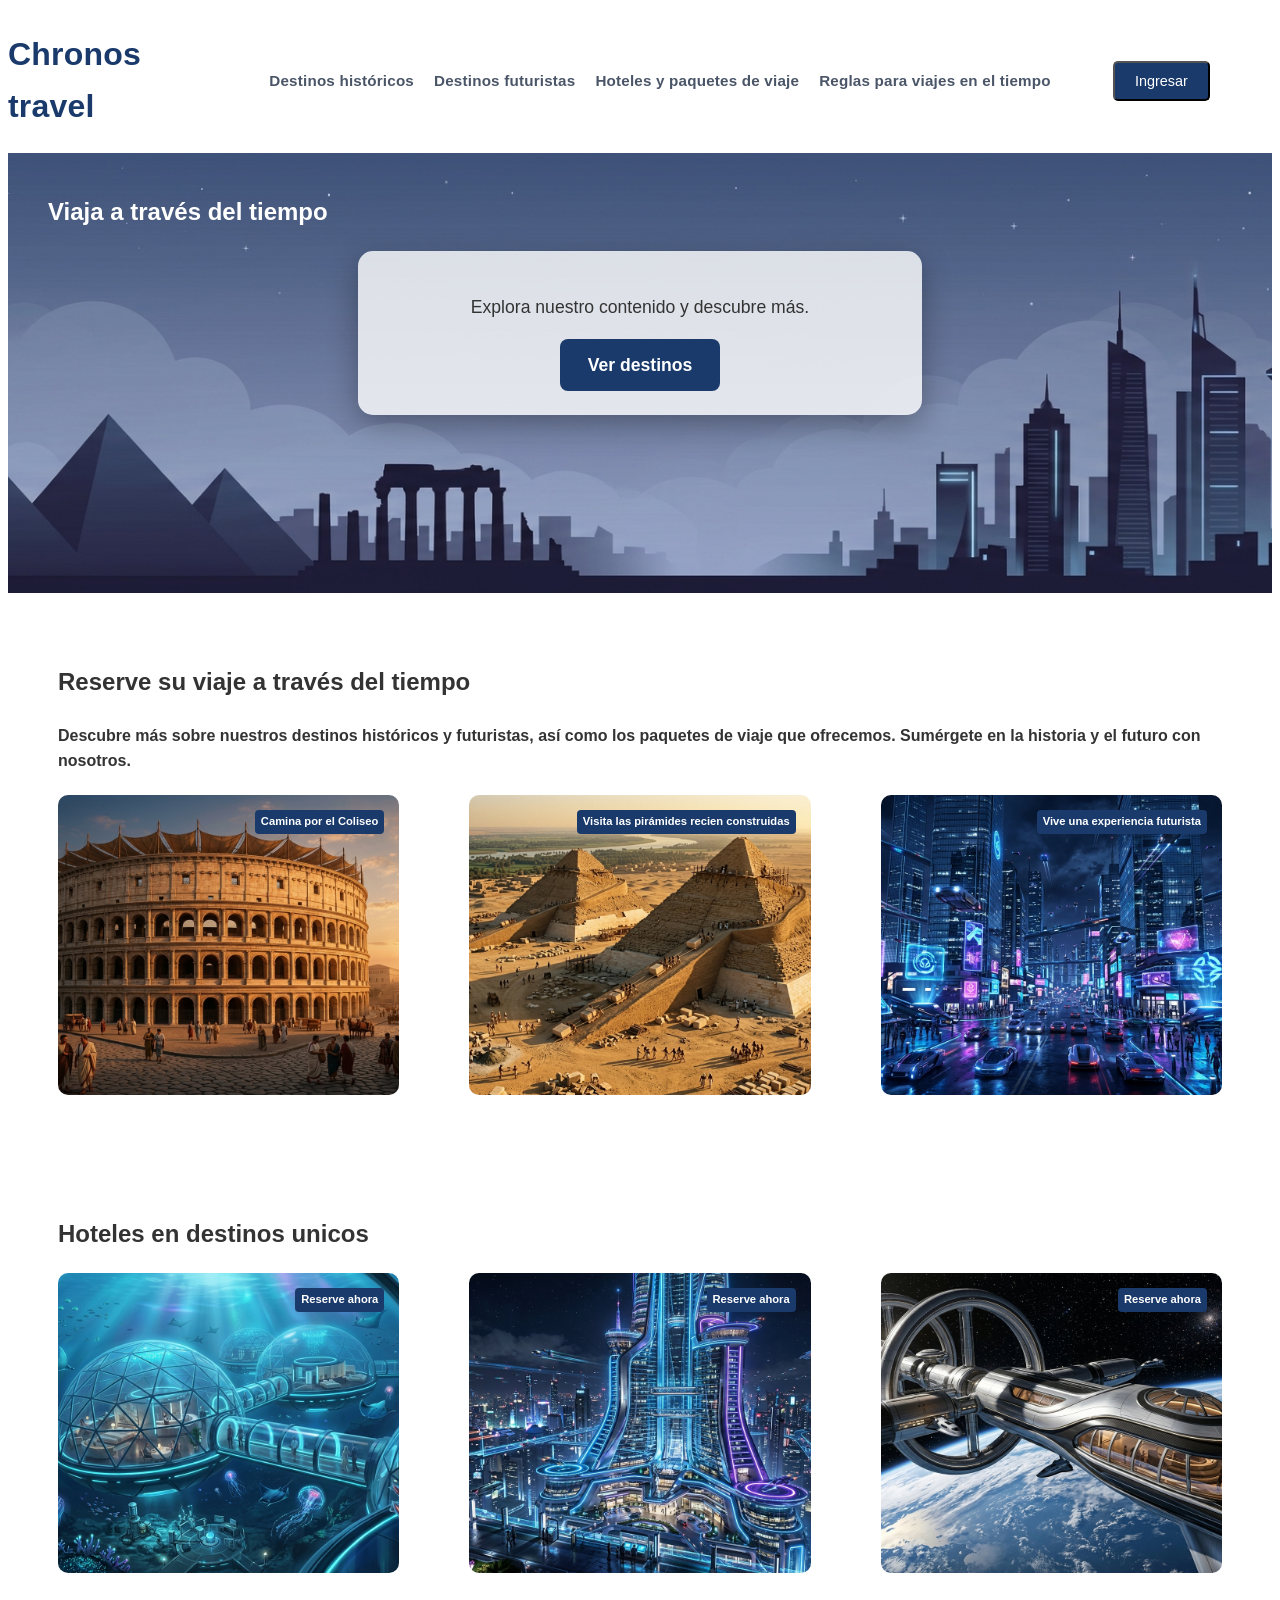
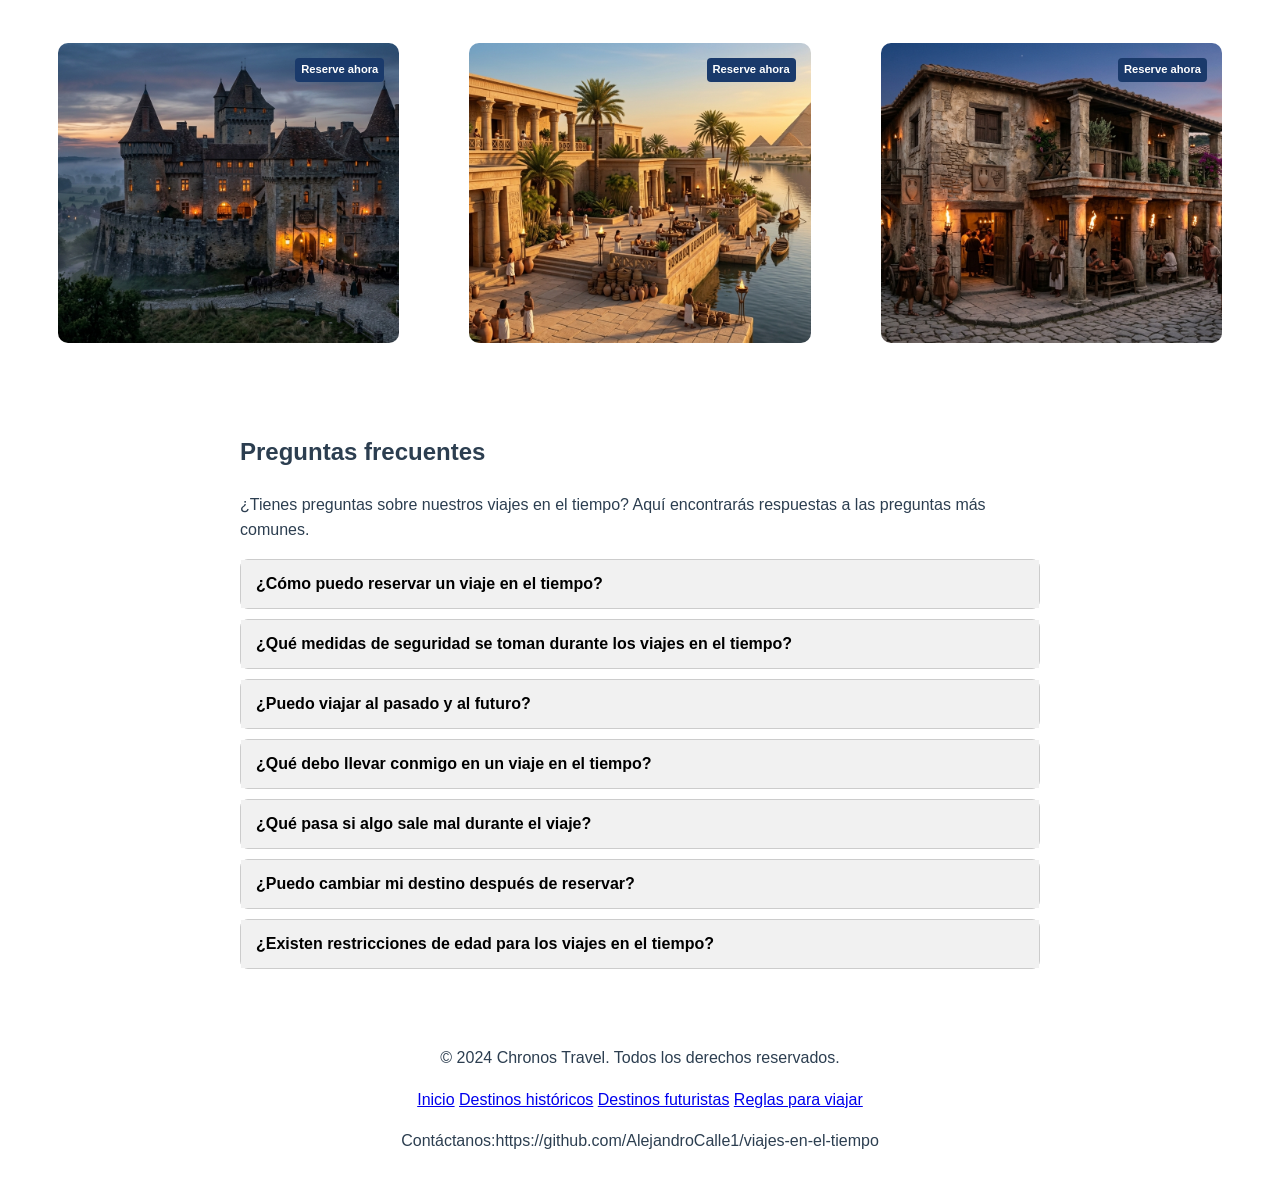
==== index.html @ 24177de7 "creacion de carpetas" ====
<!DOCTYPE html>
<html lang="es">
<head>
    <meta charset="UTF-8">
    <meta name="viewport" content="width=device-width, initial-scale=1.0">
    <title>Viajes en el tiempo</title>
    <link rel="stylesheet" href="css/estilos.css">  <!-- Le dice al navegador: "descarga este archivo en segundo plano, pero no lo ejecutes todavía — espera a que todo el HTML termine de cargar primero, y ejecútalo justo después". -->
    <script src = "js/acordeon.js"  defer></script>  
</head>
<body>

    <header>
        <h1><a href="index.html" class="titulo-link">Chronos travel</a></h1>

        <nav> <!-- Barra de menu -->
            <ul> <!-- UL lista desordenada, LI crea cada item -->
                <li><a href="destinos_historicos.html">Destinos históricos</a></li>
                <li><a href="destinos_futuristas.html">Destinos futuristas</a></li>
                <li><a href="hoteles_paquetes_viajes.html"> Hoteles y paquetes de viaje</a></li>
                <li><a href="reglas_viajes.html">Reglas para viajes en el tiempo</a></li>
            </ul>
        </nav>

        <form action="login.html" style="margin: 0;">
            <button type="submit" class="btn-ingresar">Ingresar</button>
        </form>
    </header>

    
    <main>  <!-- sección principal -->
        
        <section class="hero">     <!-- sección hero con imagen de fondo y texto centrado, nombrar la seccion grande y destacada -->
            <h1>Viaja a través del tiempo</h1>

            <div class="buscador-flotante">
                <p>Explora nuestro contenido y descubre más.</p>
                <a href="hoteles_paquetes_viajes.html" class="btn-explorar">Ver destinos</a>
            </div>
    
        </section>

        <section class="destinos_turisticos"> <!-- sección de contenido, sección de información -->
            <h2>Reserve su viaje a través del tiempo</h1>
            <h4>Descubre más sobre nuestros destinos históricos y futuristas, así como los paquetes de viaje que ofrecemos. Sumérgete en la historia y el futuro con nosotros.</h4>

            <div class="grid-destinos"> <!-- contenedor de la cuadrícula de destinos -->

                <a href="destinos_historicos.html" class="tarjeta-destino"> <!-- enlace a la página de destinos históricos -->
                    <img src="img/coliseo destino.jpg">
                    <span class="etiqueta">Camina por el Coliseo </span> <!-- etiqueta o texto parecido a  para el nombre del destino -->
                </a>

                <a href="destinos_historicos.html" class="tarjeta-destino"> <!-- enlace a la página de destinos históricos -->
                    <img src="img/piramide destino.jpg">
                    <span class="etiqueta">Visita las pirámides recien construidas</span> <!-- etiqueta para el nombre del destino -->
                </a>

                <a href="destinos_futuristicas.html" class="tarjeta-destino"> <!-- enlace a la página de destinos futuristas -->
                    <img src="img/ciudad futurista destino.jpg">
                    <span class="etiqueta">Vive una experiencia futurista</span> <!-- etiqueta o texto para el nombre del destino -->
                </a>

            </div>
        </section>

        <section class="hoteles_destinos"> <!-- sección de hoteles de viaje -->
            <h1>Hoteles en destinos unicos</h1>

            <div class="grid-hoteles"> <!-- contenedor de la cuadrícula de hoteles -->

                <a href="hoteles_paquetes_viajes.html" class="tarjeta-hotel"> <!-- enlace a la página de hoteles -->
                    <img src="img/hotel futurista bajo agua .jpg">
                    <span class="etiqueta">Reserve ahora</span> <!-- etiqueta para el nombre del hotel -->
                </a>

                <a href="hoteles_paquetes_viajes.html" class="tarjeta-hotel"> <!-- enlace a la página de hoteles -->
                    <img src="img/hotel futurista ciduad .jpg">
                    <span class="etiqueta">Reserve ahora</span> <!-- etiqueta para el nombre del hotel -->
                </a>

                <a href="hoteles_paquetes_viajes.html" class="tarjeta-hotel"> <!-- enlace a la página de hoteles -->
                    <img src="img/hoteles futuristas nave .jpg">
                    <span class="etiqueta">Reserve ahora</span> <!-- etiqueta para el nombre del hotel -->
                </a>

                <a href="hoteles_paquetes_viajes.html" class="tarjeta-hotel"> <!-- enlace a la página de hoteles -->
                    <img src="img/hotel medieval.jpg">
                    <span class="etiqueta">Reserve ahora</span> <!-- etiqueta para el nombre del hotel -->
                </a>

                <a href="hoteles_paquetes_viajes.html" class="tarjeta-hotel"> <!-- enlace a la página de hoteles -->
                    <img src="img/hotel piramides.jpg">
                    <span class="etiqueta">Reserve ahora</span> <!-- etiqueta para el nombre del hotel -->
                </a>

                <a href="hoteles_paquetes_viajes.html" class="tarjeta-hotel"> <!-- enlace a la página de hoteles -->
                    <img src="img/hotel romano.jpg">
                    <span class="etiqueta">Reserve ahora</span> <!-- etiqueta para el nombre del hotel -->
                </a>
            
            </div>
            
        </section>

        <!-- Secccion de preguntas frecuentes, utilizacion de javaScript "mostrar o ocultar info",FAQ DESPEGABLE ------------------------------------------>
        <section class="preguntas-frecuentes">
            <h1>Preguntas frecuentes</h1>
            <p>¿Tienes preguntas sobre nuestros viajes en el tiempo? Aquí encontrarás respuestas a las preguntas más comunes.</p>
            
            <div class="acordeon">

                <!-- Envolver cada cada pregunta-respuesta en su propio contenedor para que sea mas manejable el javaScript-->
                <div class="item-acordeon">
                    <button class="boton-acordeon">¿Cómo puedo reservar un viaje en el tiempo?</button>
                    <p>Para reservar un viaje en el tiempo, simplemente haga clic en el destino que le interesa y siga las instrucciones para completar su reserva.</p>
                </div>
                    
                <div class="item-acordeon">
                    <button class="boton-acordeon">¿Qué medidas de seguridad se toman durante los viajes en el tiempo?</button>
                    <p>Nuestros viajes en el tiempo están diseñados con la máxima seguridad en mente. Contamos con protocolos estrictos y tecnología avanzada para garantizar la seguridad de nuestros viajeros.</p>   
                </div>

                <div class="item-acordeon">
                    <button class="boton-acordeon">¿Puedo viajar al pasado y al futuro?</button>
                    <p>Sí, ofrecemos viajes tanto al pasado como al futuro. Puede elegir entre una variedad de destinos históricos y futuristas según sus preferencias.</p>
                </div>

                <div class="item-acordeon">
                    <button class="boton-acordeon">¿Qué debo llevar conmigo en un viaje en el tiempo?</button>
                    <p>Recomendamos llevar ropa y artículos apropiados para la época a la que viaja. También proporcionamos una lista de sugerencias antes de su viaje.</p>
                </div>

                <div class="item-acordeon">
                    <button class="boton-acordeon">¿Qué pasa si algo sale mal durante el viaje?</button>
                    <p>Contamos con un equipo de soporte disponible las 24 horas para asistirlo en caso de cualquier eventualidad. Su seguridad es nuestra prioridad.</p>
                </div>

                <div class="item-acordeon">
                    <button class="boton-acordeon">¿Puedo cambiar mi destino después de reservar?</button>
                    <p>Si desea cambiar su destino, póngase en contacto con nuestro equipo de atención al cliente. Haremos todo lo posible para acomodar su solicitud, sujeto a disponibilidad.</p>
                </div>

                <div class="item-acordeon">
                    <button class="boton-acordeon">¿Existen restricciones de edad para los viajes en el tiempo?</button>
                    <p>Sí, los viajeros deben tener al menos 18 años para reservar un viaje en el tiempo. Los menores de edad deben estar acompañados por un adulto responsable.</p>
                </div>     
            
            </div>
        </section>
            
    </main>

    <footer> 
        <p>&copy; 2024 Chronos Travel. Todos los derechos reservados.</p>  <!-- Pie de página con derechos de autor -->
        <nav class="footer-nav">
            <a href="index.html">Inicio</a>
            <a href="destinos_historicos.html">Destinos históricos</a>
            <a href="destinos_futuristas.html">Destinos futuristas</a>
            <a href="reglas_viajes.html">Reglas para viajar</a>
        </nav>
        <p>Contáctanos:https://github.com/AlejandroCalle1/viajes-en-el-tiempo</p>
    </footer>


</body>
</html>
---- css/estilos.css ----
body { /* este body pone toda la página con esta fuente en caso de que no haya sido asignada ninguna, por lo que no es necesario repetirla en cada estilo si se quiere dejar así */
    font-family: 'Plus Jakarta Sans', -apple-system, BlinkMacSystemFont, "Segoe UI", Roboto, sans-serif;
    color: #2c3e50;
    line-height: 1.6; /* altura de línea para mejorar la legibilidad */
}

header { /* Estilos para el header incluyendo el nav */
    display: grid; /* convierte el header en un contenedor de cuadrícula */
    grid-template-columns: 1fr auto 1fr; /* define tres columnas, la primera y la tercera ocupan el mismo espacio, la segunda se ajusta al contenido */
    align-items: center; /* alinea verticalmente los elementos */
    justify-items: center; /* evita que los hijos se estiren para llenar su columna */
}

.btn-ingresar { /* Estilos para el botón de ingreso */
    background-color: #1a3a6b; /* azul oscuro, cámbialo por tu paleta */
    color: white;
    padding: 10px 20px; /* espacio interno de retícula */
    border-radius: 5px;
    cursor: pointer; /* cambia el cursor al pasar sobre el botón */
    font-size: 0.9rem; /* tamaño de fuente */
}

nav ul { /* Estilos para la barra de navegación, ya que los estilos en ocasiones solo afectan a hijos y no a descendientes, es decir que si le aplicara solo header no aplicaría a los LI */
    display: flex; /* convierte en un contenedor flexible, y que LI se acomoden horizontalmente */
    list-style: none; /* elimina los puntos de la lista */
    gap: 20px; /* espacio entre los elementos de la lista */
}

.titulo-link, nav ul li a { /* estilos para los enlaces de navegación y el título del sitio web */
    text-decoration: none; /* elimina el subrayado de los enlaces */
    color: #4a5568; /* color del texto */
    font-size: 0.95rem; /* tamaño de fuente */
    font-weight: 600;
    letter-spacing: 0.2px;
    transition: color 0.25s ease, transform 0.25s ease; /* transición suave para el efecto hover */
    display: inline-block;
}

.titulo-link { /* estilos para el título del sitio web */
    color: #1a3a6b;
    font-size: 2rem;
}

nav ul li a:hover { /* estilos para los enlaces de navegación al pasar el mouse */
    color: #1a3a6b; /* azul institucional al pasar el mouse */
    transform: translateY(-2px) scale(1.2); /* elevación sutil y fluida */
    font-size: 1rem;
}

/* Estilos para body 1 seccion, el hero ------------------------------------------------------------ */
.hero { /* contenedor del hero */
    background-image: url('../img/imagen\ hero.jpg'); /* imagen de fondo */
    background-size: cover;
    background-position: center;
    height: 400px; /* altura de imagen */

    /* texto del hero */
    display: flex;
    flex-direction: column;      /* apila los hijos verticalmente, en vez de en fila */
    justify-content: flex-start; /* pega contenido arriba */
    align-items: flex-start;     /* pega el contenido a la izquierda */
    text-align: left;            /* alinea el texto a la izquierda */
    padding: 20px 40px;
    color: #ffffff;
}

.buscador-flotante { /* Body 1 sección, etiqueta blanca */
    background-color: rgba(255, 255, 255, 0.8); /* 0.8 equivale al 80% de opacidad */
    color: #333;
    border-radius: 15px;
    padding: 24px 32px;
    width: 90%;
    max-width: 500px;
    box-shadow: 0 10px 30px rgba(0,0,0,0.3);
    align-self: center;
    position: relative;
    text-align: center;
    font-size: 1.1rem;
    font-weight: 500;
}

.btn-explorar { /* estilos para el botón de explorar */
    display: inline-block;
    background-color: #1a3a6b;
    color: white;
    text-decoration: none;
    padding: 12px 28px;
    border-radius: 8px;
    font-weight: 600;
    transition: background-color 0.2s ease;
}

.btn-explorar:hover { /* efecto hover para el botón de explorar */
    background-color: #142e54;
}

/* Body 2 seccion, cuadrícula de destinos ---------------------------------------------------------------------------------------------------------------------------------  */
.destinos_turisticos {   /* contenedor de la cuadrícula de destinos */
    padding: 50px; /* espacio interno alrededor de la cuadrícula */
    color: #333;
}

.grid-destinos {      /* contenedor de la cuadrícula de destinos */
    display: grid; /* convierte el contenedor en una cuadrícula,grid es mejor para columnas  */
    grid-template-columns: repeat(3, 1fr); /* Crea tres columnas de igual tamaño */
    gap: 70px; /* espacio entre los elementos de la cuadrícula */
}

/*estilos para cada tarjeta de destino */
.tarjeta-destino {
    position: relative; /* para poder posicionar el contenido dentro de la tarjeta */
    display:block; /* hace que toda la tarjeta sea clickeable */
    text-decoration: none; /* elimina el subrayado del enlace */
    color: white; /* color del texto dentro de la tarjeta */
    border-radius: 10px; /* bordes redondeados */
    overflow: hidden; /* asegura que el contenido no se desborde de la tarjeta */
    height: 300px; /* altura de la tarjeta */
}
.tarjeta-destino img {  /* estilos para la imagen dentro de la tarjeta */
    width: 100%;
    height: 100%;
    object-fit: cover;       /* la imagen llena la tarjeta sin deformarse, similar a background-size: cover */
}
.etiqueta {   
    position: absolute;
    top: 15px;
    right: 15px;
    background-color: #1a3a6b; /* azul oscuro, cámbialo por tu paleta */
    color: white;
    padding: 8px 16px;
    border-radius: 50px; /* esto crea la forma de "píldora" redondeada */
    font-weight: bold;
    font-size: 1rem;
}


/* Body 3 seccion, cuadrícula de hoteles ---------------------------------------------------------------------------------------------------------------------------------  */
.hoteles_destinos{
    position: relative; /* para poder posicionar el contenido dentro de la tarjeta */
    padding: 50px;  /* espacio interno alrededor de la cuadrícula, para que quede alineado con lo demas */
    font-family: sans-serif;
    color: #333;
}

.grid-hoteles {   /* contenedor de la cuadrícula de hoteles */
    display: grid; /* convierte el contenedor en una cuadrícula */
    grid-template-columns: repeat(3, 1fr); /* Crea tres columnas de igual tamaño */
    gap: 70px; /* espacio entre los elementos de la cuadrícula */
}

/*estilos para cada tarjeta de destino */
.tarjeta-hotel {
    position: relative; /* para poder posicionar el contenido dentro de la tarjeta */
    display:block; /* hace que toda la tarjeta sea clickeable */
    text-decoration: none; /* elimina el subrayado del enlace */
    color: white; /* color del texto dentro de la tarjeta */
    border-radius: 10px; /* bordes redondeados */
    overflow: hidden; /* asegura que el contenido no se desborde de la tarjeta */
    height: 300px; /* altura de la tarjeta */
}

.tarjeta-hotel img {   /* estilos para la imagen dentro de la tarjeta */
    width: 100%;
    height: 100%;
    object-fit: cover;       /* la imagen llena la tarjeta sin deformarse, similar a background-size: cover */
}

/*seccion de preguntas frecuentes, utilizacion de javaScript "mostrar o ocultar info",FAQ DESPEGABLE --------------------------------------------------------------- */
.preguntas-frecuentes {  /* contenedor de la sección de preguntas frecuentes */
    max-width: 800px;
    margin: 40px auto;
    padding: 0 20px;
}

.item-acordeon {       /* contenedor de cada pregunta y respuesta */
    border: 1px solid #ccc;
    border-radius: 8px;
    margin-bottom: 10px;
}

.boton-acordeon {    /* estilos para el botón que despliega la respuesta */
    width: 100%;
    text-align: left;
    background-color: #f1f1f1;
    border: none;
    padding: 15px;
    font-size: 1rem;
    font-weight: bold;
    cursor: pointer;
}

.item-acordeon p {   /* oculto por defecto */
    display: none;  /* la respuesta está oculta inicialmente */
    padding: 15px;
}

.item-acordeon p.mostrar {  /* cuando se hace clic en el botón, se agrega la clase "mostrar" para mostrar la respuesta, visible cuando javaScript lo active */
    display: block;
}

/*pagina hoteles y paquetes de viajes*/
.formulario-reserva form {  /* contenedor del formulario de reserva */
    display: flex;           /* convierte el formulario en un contenedor flexible */
    flex-direction: column;   /* apila los elementos verticalmente */
    max-width: 500px;         /* que no se estire a todo el ancho de la pantalla */
    margin: 30px auto;        /* centra el formulario horizontalmente */
    gap: 15px;                /* espacio entre cada label/input */
}

.formulario-reserva input,  /* estilos para los campos de entrada del formulario */
.formulario-reserva select {
    padding: 12px;
    border: 1px solid #ccc;
    border-radius: 6px;
    font-size: 1rem;
}

.formulario-reserva button { /* estilos para el botón de envío del formulario */
    padding: 14px;
    background-color: #1a3a6b;
    color: white;
    border: none;
    border-radius: 6px;
    font-size: 1rem;
    cursor: pointer;
    transition: 0.2s ease;
}

.formulario-reserva button:hover {  /* efecto hover para el botón de envío del formulario */
    background-color: #12294d;
}

/* pagina destinos historicos ------------------------------------------------------------------------------------------------------------*/ 

/* Banner principal con imagen de fondo y superposición (Overlay) */
.banner-pagina { 
    background-image: linear-gradient( 
        rgba(136, 182, 255, 0.75), 
        rgba(13, 35, 71, 0.75)
    ), url('../img/banner_historico.jpg'); /*la iamgen de fondo del banner de las laspagina con un efecto de degradado*/
    background-size: cover; 
    background-position: center;
    background-repeat: no-repeat; /*le decimos que no repita la iamgen para qeu ocupe todo el espacio bien*/
    font-weight: 700; /* tamaño fuente en caso de no ser asingado ya*/
    color: white;
    text-align: center;
    padding: 100px 20px; /*bordes*/
    font-family: sans-serif;
    box-shadow: inset 0 -10px 20px rgba(0, 0, 0, 0.2); /*sombreados de portada*/
}


.banner-pagina-futurista {
    background-image: linear-gradient(
        rgba(136, 182, 255, 0.75), 
        rgba(13, 35, 71, 0.75)
    ), url('../img/banner_futurista.png');
    background-size: cover;
    background-position: center;
    background-repeat: no-repeat;
    font-weight: 800; 
    color: white;
    text-align: center;
    padding: 100px 20px;
    font-family: sans-serif;
    box-shadow: inset 0 -10px 20px rgba(0, 0, 0, 0.2);
}


/* Badge decorativo superior esto es para el chronos que aparece en el banner encapsulado*/
.subtitulo-badge { 
    display: inline-block;
    background-color: rgba(255, 255, 255, 0.15);
    padding: 6px 18px;
    border-radius: 20px;
    font-size: 0.85rem;
    text-transform: uppercase;
    letter-spacing: 2px;
    margin-bottom: 15px;
    backdrop-filter: blur(4px);
}

/* estilo del titulo de chronos travel de la parte principal del menu superior en la barra navegacion*/
.titulo-badge {
    display: inline-block;
    background-color: rgba(255, 255, 255, 0.15);
    padding: 10px 24px; /* Ajustamos un poco el padding para que acompañe al texto grande */
    border-radius: 20px;
    
    font-size: 1.25rem;   /* Sin espacio entre número y rem (3rem suele ser enorme para un badge, pero ajústalo a tu gusto) */
    font-weight: 700;    /* Controla el grosor: 700 es 'bold' (negrita), 900 es 'black' (súper grueso) */
    
    text-transform: uppercase;
    letter-spacing: 3px;  /* Reducimos ligeramente el espaciado para evitar que desborde */
    backdrop-filter: blur(4px);
}

/* Título principal */
.banner-pagina h1 {
    font-size: 3rem;
    font-weight: 700;
    letter-spacing: 1px;
    margin-bottom: 15px;
    text-shadow: 0 2px 10px rgba(0, 0, 0, 0.5);
}

/* Línea divisora dorada */
.linea-decorativa {
    width: 60px;
    height: 3px;
    background-color: #f39c12;
    margin: 0 auto 20px auto;
    border-radius: 2px;
}

/* Subtítulo o descripción del banner */
.banner-pagina p {
    font-size: 1.25rem;
    max-width: 650px;
    margin: 0 auto;
    opacity: 0.95;
    line-height: 1.5;
    text-shadow: 0 1px 5px rgba(0, 0, 0, 0.5);
}

/* Contenedor principal de tarjetas */
.contenedor-destinos-historicos {
    max-width: 1200px;
    margin: 60px auto;
    padding: 0 20px; /*margen desde adentro del contenedor de la tarjeta */
    display: flex;
    flex-direction: column;
    gap: 70px; /* Espacio vertical entre cada tarjeta */
    font-family: sans-serif;
}

/* Tarjeta individual en zigzag */
.tarjeta-zigzag {
    display: flex; /*convertimos en contenedor felixble o sea colocar imagenes y texto lado a lado */
    align-items: center;
    gap: 50px; /* Espacio entre imagen y texto espacio interno */
    background-color: #ffffff;
    border-radius: 16px;
    overflow: hidden; /*importante cortaquita cualquier contenido hijo como la iamgens para que no sobresalga de esto*/
    box-shadow: 0 10px 30px rgba(0, 0, 0, 0.06);
    
    /* Estado inicial para la animación por scroll */
    opacity: 0;
    transform: translateY(40px);
    transition: opacity 0.8s ease-out, transform 0.8s ease-out, box-shadow 0.3s ease;
}

/* Para intercalar la posición (Texto a la izquierda, imagen a la derecha) */
.tarjeta-zigzag.invertido {
    flex-direction: row-reverse;
}

/* Clase que activa el JavaScript al llegar con el scroll */
.tarjeta-zigzag.visible {
    opacity: 1;
    transform: translateY(0);
}

/* Efecto hover al pasar el cursor sobre la tarjeta */
.tarjeta-zigzag:hover {
    transform: translateY(-8px) !important; /* este movimiento tiene prioridad*/
    box-shadow: 0 20px 40px rgba(0, 0, 0, 0.12); /*aumenta la sombra efecto agrandamiento*/
}

/* Contenedor de la imagen */
.imagen-zigzag {
    flex: 1; /*debe ocupar el espacio disponible o sea el 50% ta que el otro tiene 1 tambien el texto*/
    height: 380px;
    overflow: hidden; /* Mantiene la imagen dentro del marco al ampliar */
}

.imagen-zigzag img {
    width: 100%; /*ocupa el 100% del contenedor permitido del padre imagen.zigzag*/
    height: 100%;
    object-fit: cover; /* hace que mantenga la calidad no se estire solo se amplie*/
    display: block;/*Elimina un pequeño espacio en blanco (de 3 a 4 píxeles) que los navegadores agregan por defecto debajo de las imágenes en línea.*/
    transition: transform 0.5s ease; /* Transición suave de zoom */
}

/* Micro-zoom en la imagen al estar encima sobre la tarjeta */
.tarjeta-zigzag:hover .imagen-zigzag img {
    transform: scale(1.06);
}

/* Contenedor del texto */
.contenido-zigzag {
    flex: 1;
    padding: 30px 40px;
    color: #333;
    
}

.contenido-zigzag h2 {
    font-size: 1.8rem;
    font-weight: 700; /* para el título del destino */
    color: #1a3a6b;
    margin-bottom: 15px;
}

.contenido-zigzag p {
    font-size: 1.05rem;
    line-height: 1.6;
    color: #555;
    margin-bottom: 25px;
}

/* Botón de reserva */
.btn-reserva {
    display: inline-block;
    background-color: #1a3a6b;
    color: white;
    padding: 14px 32px;
    border-radius: 8px;
    text-decoration: none; /*quita subrayado a la imagen*/
    font-weight: 600;
    letter-spacing: 0.5px;
    transition: background-color 0.3s ease, transform 0.2s ease, box-shadow 0.2s ease;
}

.btn-reserva:hover {
    background-color: #0d2347;
    transform: translateY(-2px);
    box-shadow: 0 6px 15px rgba(26, 58, 107, 0.3);
}

/* fin pagina de destinos historicos ------------------------------------------------------------------------------------------------------*/

/* comienzo pagina de reglas*/

/* Títulos de Sección */
.titulo-seccion {
  max-width: 1100px;
  margin: 30px auto 15px;
  padding: 0 15px;
  font-size: 1.3rem;
}
.texto-rojo { color: #dc2626; }
.texto-amarillo { color: #d97706; }
.texto-azul { color: #1e3a8a; }

.reglas-grid {
  display: grid;
  gap: 15px;
  max-width: 1200px;
  margin: 0 auto 30px;
  padding: 0 15px;
}

.reglas-grid.alto {
  grid-template-columns: repeat(4, 1fr);
}

.reglas-grid.medio {
  grid-template-columns: repeat(5, 1fr);
  gap: 10px;
}

.tarjeta {
  background: #ffffff;
  border-radius: 8px;
  padding: 14px;
  box-shadow: 0 2px 8px rgba(0, 0, 0, 0.06);
}

.borde-rojo { border-left: 4px solid #dc2626; }
.borde-amarillo { border-left: 4px solid #f59e0b; }

.tarjeta-cabecera {
  display: flex;
  justify-content: space-between;
  align-items: center;
  margin-bottom: 8px;
}

.num {
  font-weight: bold;
  font-size: 1.05rem;
}

.etiqueta {
  font-size: 0.7rem;
  font-weight: bold;
  padding: 3px 6px;
  border-radius: 4px;
}

.etiqueta-roja {
  background-color: #fee2e2;
  color: #dc2626;
}

.etiqueta-amarilla {
  background-color: #fef3c7;
  color: #d97706;
}

.tarjeta h3 {
  margin: 0 0 6px 0;
  font-size: 0.85rem;
  color: #0f172a;
}

.tarjeta p {
  margin: 0;
  font-size: 0.76rem;
  color: #64748b;
  line-height: 1.35;
}

/* Centrado del Footer */
footer {
  text-align: center;
  padding: 20px 0;
  margin-top: 40px;
}

/* fin pagina de reglas*/


/* Estilos para el Login */
.login-container {
    display: flex;
    justify-content: center;
    align-items: center;
    min-height: 70vh;
    padding: 20px;
}

.login-card {
    background-color: white;
    padding: 40px;
    border-radius: 12px;
    box-shadow: 0 4px 15px rgba(0, 0, 0, 0.08);
    width: 100%;
    max-width: 400px;
    display: flex;
    flex-direction: column;
    gap: 15px;
}

.login-card h2 {
    color: #1a1a6b;
    margin-bottom: 5px;
}

.login-card p {
    color: #555;
    font-size: 0.9rem;
    margin-bottom: 10px;
}

.input-group {
    display: flex;
    flex-direction: column;
    gap: 5px;
    text-align: left;
}

.input-group label {
    font-size: 0.85rem;
    font-weight: 600;
    color: #333;
}

.input-group input {
    padding: 10px 12px;
    border: 1px solid #ccc;
    border-radius: 6px;
    font-size: 0.95rem;
    outline: none;
}

.input-group input:focus {
    border-color: #1a1a6b;
}

.btn-login {
    background-color: #1a1a6b;
    color: white;
    border: none;
    padding: 12px;
    border-radius: 6px;
    font-weight: bold;
    cursor: pointer;
    margin-top: 10px;
    transition: background-color 0.3s;
}

.btn-login:hover {
    background-color: #2a2a8b;
}

.back-link {
    text-align: center;
    margin-top: 10px;
    color: #1a1a6b;
    text-decoration: none;
    font-size: 0.85rem;
}

.back-link:hover {
    text-decoration: underline;
}
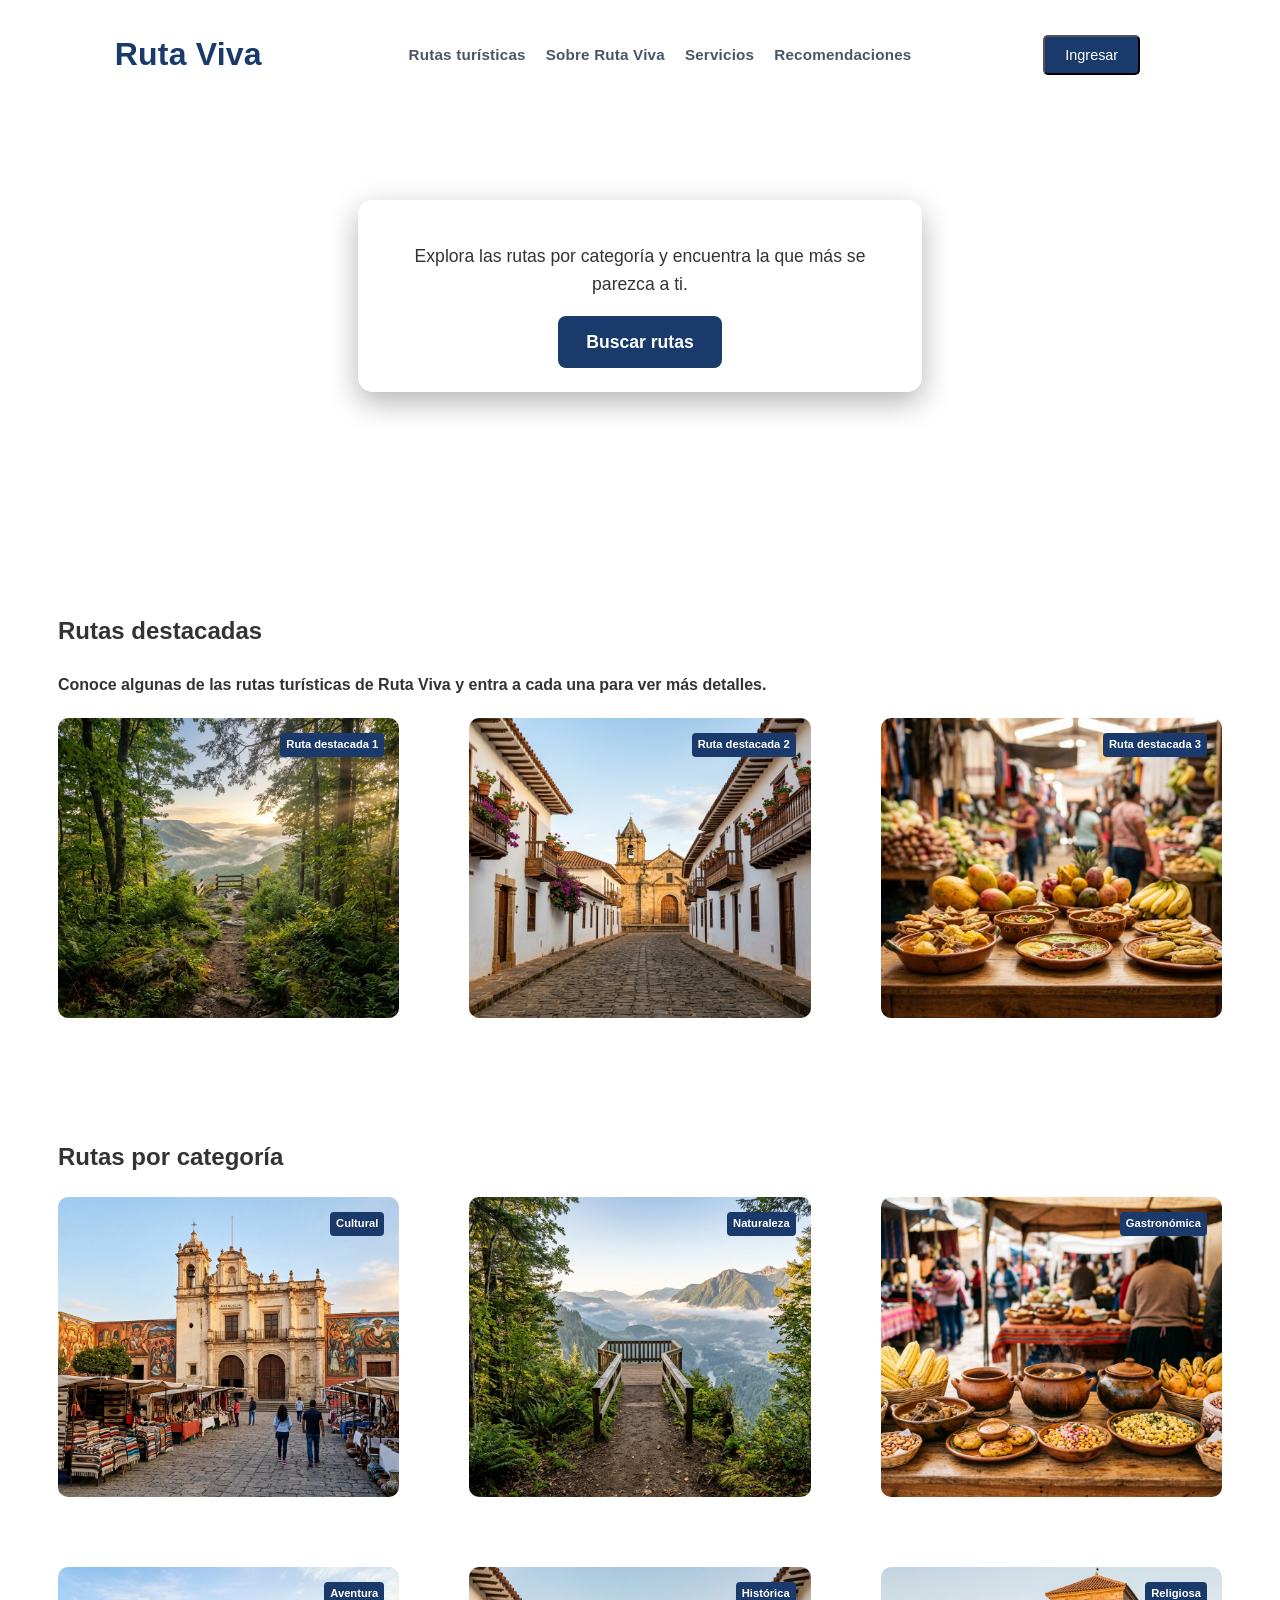
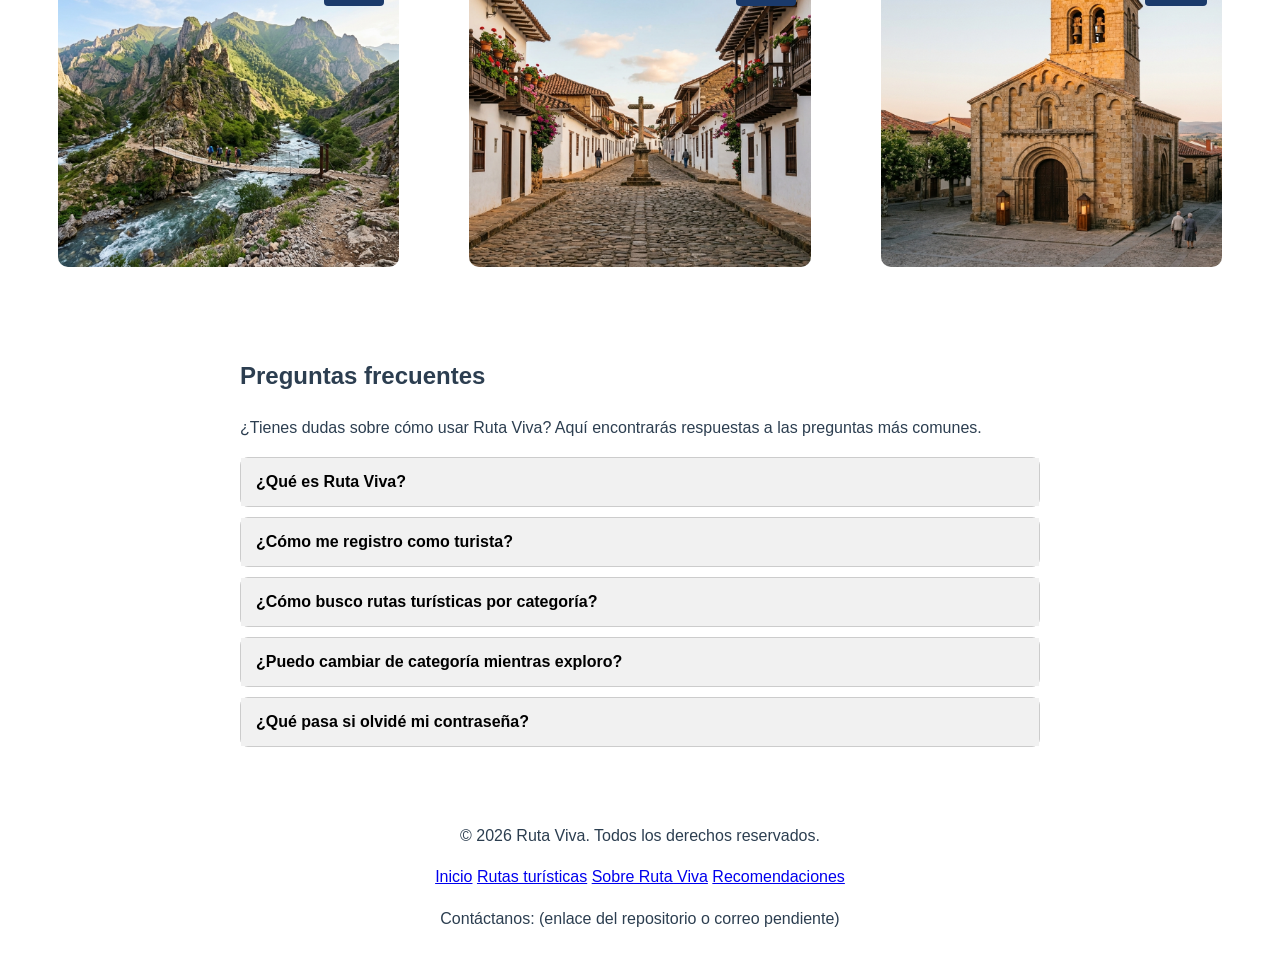
==== commit 73ae8a1b: "Cambios en el index y rutas turisticas cumpliendo los dos primeros requeirmientos,login y busqueda d" ====
--- a/index.html
+++ b/index.html
@@ -3,21 +3,21 @@
 <head>
     <meta charset="UTF-8">
     <meta name="viewport" content="width=device-width, initial-scale=1.0">
-    <title>Viajes en el tiempo</title>
+    <title>Ruta Viva</title>
     <link rel="stylesheet" href="css/estilos.css">  <!-- Le dice al navegador: "descarga este archivo en segundo plano, pero no lo ejecutes todavía — espera a que todo el HTML termine de cargar primero, y ejecútalo justo después". -->
     <script src = "js/acordeon.js"  defer></script>  
 </head>
 <body>
 
     <header>
-        <h1><a href="index.html" class="titulo-link">Chronos travel</a></h1>
+        <h1><a href="index.html" class="titulo-link">Ruta Viva</a></h1>
 
         <nav> <!-- Barra de menu -->
             <ul> <!-- UL lista desordenada, LI crea cada item -->
-                <li><a href="destinos_historicos.html">Destinos históricos</a></li>
-                <li><a href="destinos_futuristas.html">Destinos futuristas</a></li>
-                <li><a href="hoteles_paquetes_viajes.html"> Hoteles y paquetes de viaje</a></li>
-                <li><a href="reglas_viajes.html">Reglas para viajes en el tiempo</a></li>
+                <li><a href="rutas_turisticas.html">Rutas turísticas</a></li>
+                <li><a href="sobre_ruta_viva.html">Sobre Ruta Viva</a></li>
+                <li><a href="servicios.html">Servicios</a></li>
+                <li><a href="recomendaciones.html">Recomendaciones</a></li>
             </ul>
         </nav>
 
@@ -30,72 +30,82 @@
     <main>  <!-- sección principal -->
         
         <section class="hero">     <!-- sección hero con imagen de fondo y texto centrado, nombrar la seccion grande y destacada -->
-            <h1>Viaja a través del tiempo</h1>
+            <!-- IMAGEN PENDIENTE: si el fondo del hero se define en css/estilos.css, ahí hay que cambiarlo después -->
+            <h1>Descubre rutas turísticas y vívelas</h1>
 
             <div class="buscador-flotante">
-                <p>Explora nuestro contenido y descubre más.</p>
-                <a href="hoteles_paquetes_viajes.html" class="btn-explorar">Ver destinos</a>
+                <p>Explora las rutas por categoría y encuentra la que más se parezca a ti.</p>
+                <a href="rutas_turisticas.html" class="btn-explorar">Buscar rutas</a>
             </div>
     
         </section>
 
         <section class="destinos_turisticos"> <!-- sección de contenido, sección de información -->
-            <h2>Reserve su viaje a través del tiempo</h1>
-            <h4>Descubre más sobre nuestros destinos históricos y futuristas, así como los paquetes de viaje que ofrecemos. Sumérgete en la historia y el futuro con nosotros.</h4>
+            <h2>Rutas destacadas</h2>
+            <h4>Conoce algunas de las rutas turísticas de Ruta Viva y entra a cada una para ver más detalles.</h4>
 
-            <div class="grid-destinos"> <!-- contenedor de la cuadrícula de destinos -->
+            <div class="grid-destinos"> <!-- contenedor de la cuadrícula de rutas destacadas -->
 
-                <a href="destinos_historicos.html" class="tarjeta-destino"> <!-- enlace a la página de destinos históricos -->
-                    <img src="img/coliseo destino.jpg">
-                    <span class="etiqueta">Camina por el Coliseo </span> <!-- etiqueta o texto parecido a  para el nombre del destino -->
+                <a href="rutas_turisticas.html" class="tarjeta-destino"> <!-- enlace a la página de rutas turísticas -->
+                    <!-- IMAGEN PENDIENTE: reemplazar por la imagen de Ruta Viva -->
+                    <img src="img/ruta-destacada-1.jpg" alt="Ruta destacada 1">
+                    <span class="etiqueta">Ruta destacada 1</span> <!-- etiqueta: nombre de la ruta (pendiente) -->
                 </a>
 
-                <a href="destinos_historicos.html" class="tarjeta-destino"> <!-- enlace a la página de destinos históricos -->
-                    <img src="img/piramide destino.jpg">
-                    <span class="etiqueta">Visita las pirámides recien construidas</span> <!-- etiqueta para el nombre del destino -->
+                <a href="rutas_turisticas.html" class="tarjeta-destino"> <!-- enlace a la página de rutas turísticas -->
+                    <!-- IMAGEN PENDIENTE: reemplazar por la imagen de Ruta Viva -->
+                    <img src="img/ruta-destacada-2.jpg" alt="Ruta destacada 2">
+                    <span class="etiqueta">Ruta destacada 2</span> <!-- etiqueta: nombre de la ruta (pendiente) -->
                 </a>
 
-                <a href="destinos_futuristicas.html" class="tarjeta-destino"> <!-- enlace a la página de destinos futuristas -->
-                    <img src="img/ciudad futurista destino.jpg">
-                    <span class="etiqueta">Vive una experiencia futurista</span> <!-- etiqueta o texto para el nombre del destino -->
+                <a href="rutas_turisticas.html" class="tarjeta-destino"> <!-- enlace a la página de rutas turísticas -->
+                    <!-- IMAGEN PENDIENTE: reemplazar por la imagen de Ruta Viva -->
+                    <img src="img/ruta-destacada-3.jpg" alt="Ruta destacada 3">
+                    <span class="etiqueta">Ruta destacada 3</span> <!-- etiqueta: nombre de la ruta (pendiente) -->
                 </a>
 
             </div>
         </section>
 
-        <section class="hoteles_destinos"> <!-- sección de hoteles de viaje -->
-            <h1>Hoteles en destinos unicos</h1>
+        <section class="hoteles_destinos"> <!-- ahora: sección de categorías de rutas (se conserva la clase CSS del proyecto anterior) -->
+            <h1>Rutas por categoría</h1>
 
-            <div class="grid-hoteles"> <!-- contenedor de la cuadrícula de hoteles -->
+            <div class="grid-hoteles"> <!-- contenedor de la cuadrícula de categorías -->
 
-                <a href="hoteles_paquetes_viajes.html" class="tarjeta-hotel"> <!-- enlace a la página de hoteles -->
-                    <img src="img/hotel futurista bajo agua .jpg">
-                    <span class="etiqueta">Reserve ahora</span> <!-- etiqueta para el nombre del hotel -->
+                <a href="rutas_turisticas.html" class="tarjeta-hotel"> <!-- enlace a la página de rutas turísticas -->
+                    <!-- IMAGEN PENDIENTE -->
+                    <img src="img/categoria-cultural.jpg" alt="Categoría cultural">
+                    <span class="etiqueta">Cultural</span> <!-- etiqueta: nombre de la categoría (provisional) -->
                 </a>
 
-                <a href="hoteles_paquetes_viajes.html" class="tarjeta-hotel"> <!-- enlace a la página de hoteles -->
-                    <img src="img/hotel futurista ciduad .jpg">
-                    <span class="etiqueta">Reserve ahora</span> <!-- etiqueta para el nombre del hotel -->
+                <a href="rutas_turisticas.html" class="tarjeta-hotel"> <!-- enlace a la página de rutas turísticas -->
+                    <!-- IMAGEN PENDIENTE -->
+                    <img src="img/categoria-naturaleza.jpg" alt="Categoría naturaleza">
+                    <span class="etiqueta">Naturaleza</span> <!-- etiqueta: nombre de la categoría (provisional) -->
                 </a>
 
-                <a href="hoteles_paquetes_viajes.html" class="tarjeta-hotel"> <!-- enlace a la página de hoteles -->
-                    <img src="img/hoteles futuristas nave .jpg">
-                    <span class="etiqueta">Reserve ahora</span> <!-- etiqueta para el nombre del hotel -->
+                <a href="rutas_turisticas.html" class="tarjeta-hotel"> <!-- enlace a la página de rutas turísticas -->
+                    <!-- IMAGEN PENDIENTE -->
+                    <img src="img/categoria-gastronomica.jpg" alt="Categoría gastronómica">
+                    <span class="etiqueta">Gastronómica</span> <!-- etiqueta: nombre de la categoría (provisional) -->
                 </a>
 
-                <a href="hoteles_paquetes_viajes.html" class="tarjeta-hotel"> <!-- enlace a la página de hoteles -->
-                    <img src="img/hotel medieval.jpg">
-                    <span class="etiqueta">Reserve ahora</span> <!-- etiqueta para el nombre del hotel -->
+                <a href="rutas_turisticas.html" class="tarjeta-hotel"> <!-- enlace a la página de rutas turísticas -->
+                    <!-- IMAGEN PENDIENTE -->
+                    <img src="img/categoria-aventura.jpg" alt="Categoría aventura">
+                    <span class="etiqueta">Aventura</span> <!-- etiqueta: nombre de la categoría (provisional) -->
                 </a>
 
-                <a href="hoteles_paquetes_viajes.html" class="tarjeta-hotel"> <!-- enlace a la página de hoteles -->
-                    <img src="img/hotel piramides.jpg">
-                    <span class="etiqueta">Reserve ahora</span> <!-- etiqueta para el nombre del hotel -->
+                <a href="rutas_turisticas.html" class="tarjeta-hotel"> <!-- enlace a la página de rutas turísticas -->
+                    <!-- IMAGEN PENDIENTE -->
+                    <img src="img/categoria-historica.jpg" alt="Categoría histórica">
+                    <span class="etiqueta">Histórica</span> <!-- etiqueta: nombre de la categoría (provisional) -->
                 </a>
 
-                <a href="hoteles_paquetes_viajes.html" class="tarjeta-hotel"> <!-- enlace a la página de hoteles -->
-                    <img src="img/hotel romano.jpg">
-                    <span class="etiqueta">Reserve ahora</span> <!-- etiqueta para el nombre del hotel -->
+                <a href="rutas_turisticas.html" class="tarjeta-hotel"> <!-- enlace a la página de rutas turísticas -->
+                    <!-- IMAGEN PENDIENTE -->
+                    <img src="img/categoria-religiosa.jpg" alt="Categoría religiosa">
+                    <span class="etiqueta">Religiosa</span> <!-- etiqueta: nombre de la categoría (provisional) -->
                 </a>
             
             </div>
@@ -105,44 +115,34 @@
         <!-- Secccion de preguntas frecuentes, utilizacion de javaScript "mostrar o ocultar info",FAQ DESPEGABLE ------------------------------------------>
         <section class="preguntas-frecuentes">
             <h1>Preguntas frecuentes</h1>
-            <p>¿Tienes preguntas sobre nuestros viajes en el tiempo? Aquí encontrarás respuestas a las preguntas más comunes.</p>
+            <p>¿Tienes dudas sobre cómo usar Ruta Viva? Aquí encontrarás respuestas a las preguntas más comunes.</p>
             
             <div class="acordeon">
 
                 <!-- Envolver cada cada pregunta-respuesta en su propio contenedor para que sea mas manejable el javaScript-->
                 <div class="item-acordeon">
-                    <button class="boton-acordeon">¿Cómo puedo reservar un viaje en el tiempo?</button>
-                    <p>Para reservar un viaje en el tiempo, simplemente haga clic en el destino que le interesa y siga las instrucciones para completar su reserva.</p>
+                    <button class="boton-acordeon">¿Qué es Ruta Viva?</button>
+                    <p>Ruta Viva es una plataforma donde los turistas pueden conocer y explorar rutas turísticas.</p>
                 </div>
                     
                 <div class="item-acordeon">
-                    <button class="boton-acordeon">¿Qué medidas de seguridad se toman durante los viajes en el tiempo?</button>
-                    <p>Nuestros viajes en el tiempo están diseñados con la máxima seguridad en mente. Contamos con protocolos estrictos y tecnología avanzada para garantizar la seguridad de nuestros viajeros.</p>   
+                    <button class="boton-acordeon">¿Cómo me registro como turista?</button>
+                    <p>Haz clic en el botón "Ingresar" y completa el formulario para crear tu cuenta. Si ya tienes una, solo inicia sesión.</p>   
                 </div>
 
                 <div class="item-acordeon">
-                    <button class="boton-acordeon">¿Puedo viajar al pasado y al futuro?</button>
-                    <p>Sí, ofrecemos viajes tanto al pasado como al futuro. Puede elegir entre una variedad de destinos históricos y futuristas según sus preferencias.</p>
+                    <button class="boton-acordeon">¿Cómo busco rutas turísticas por categoría?</button>
+                    <p>Entra a "Rutas turísticas" o elige una de las categorías de esta página. Allí podrás ver las rutas de cada categoría.</p>
                 </div>
 
                 <div class="item-acordeon">
-                    <button class="boton-acordeon">¿Qué debo llevar conmigo en un viaje en el tiempo?</button>
-                    <p>Recomendamos llevar ropa y artículos apropiados para la época a la que viaja. También proporcionamos una lista de sugerencias antes de su viaje.</p>
+                    <button class="boton-acordeon">¿Puedo cambiar de categoría mientras exploro?</button>
+                    <p>Sí, puedes elegir otra categoría en cualquier momento para ver las rutas que le corresponden.</p>
                 </div>
 
                 <div class="item-acordeon">
-                    <button class="boton-acordeon">¿Qué pasa si algo sale mal durante el viaje?</button>
-                    <p>Contamos con un equipo de soporte disponible las 24 horas para asistirlo en caso de cualquier eventualidad. Su seguridad es nuestra prioridad.</p>
-                </div>
-
-                <div class="item-acordeon">
-                    <button class="boton-acordeon">¿Puedo cambiar mi destino después de reservar?</button>
-                    <p>Si desea cambiar su destino, póngase en contacto con nuestro equipo de atención al cliente. Haremos todo lo posible para acomodar su solicitud, sujeto a disponibilidad.</p>
-                </div>
-
-                <div class="item-acordeon">
-                    <button class="boton-acordeon">¿Existen restricciones de edad para los viajes en el tiempo?</button>
-                    <p>Sí, los viajeros deben tener al menos 18 años para reservar un viaje en el tiempo. Los menores de edad deben estar acompañados por un adulto responsable.</p>
+                    <button class="boton-acordeon">¿Qué pasa si olvidé mi contraseña?</button>
+                    <p>Por ahora, comunícate con el equipo de Ruta Viva a través del contacto que aparece al final de la página.</p>
                 </div>     
             
             </div>
@@ -151,14 +151,14 @@
     </main>
 
     <footer> 
-        <p>&copy; 2024 Chronos Travel. Todos los derechos reservados.</p>  <!-- Pie de página con derechos de autor -->
+        <p>&copy; 2026 Ruta Viva. Todos los derechos reservados.</p>  <!-- Pie de página con derechos de autor -->
         <nav class="footer-nav">
             <a href="index.html">Inicio</a>
-            <a href="destinos_historicos.html">Destinos históricos</a>
-            <a href="destinos_futuristas.html">Destinos futuristas</a>
-            <a href="reglas_viajes.html">Reglas para viajar</a>
+            <a href="rutas_turisticas.html">Rutas turísticas</a>
+            <a href="sobre_ruta_viva.html">Sobre Ruta Viva</a>
+            <a href="recomendaciones.html">Recomendaciones</a>
         </nav>
-        <p>Contáctanos:https://github.com/AlejandroCalle1/viajes-en-el-tiempo</p>
+        <p>Contáctanos: (enlace del repositorio o correo pendiente)</p>
     </footer>
 
 
--- a/css/estilos.css
+++ b/css/estilos.css
@@ -49,7 +49,7 @@
 
 /* Estilos para body 1 seccion, el hero ------------------------------------------------------------ */
 .hero { /* contenedor del hero */
-    background-image: url('../img/imagen\ hero.jpg'); /* imagen de fondo */
+    background-image: url('../img/Imagenhero.jpg'); /* imagen de fondo */
     background-size: cover;
     background-position: center;
     height: 400px; /* altura de imagen */
